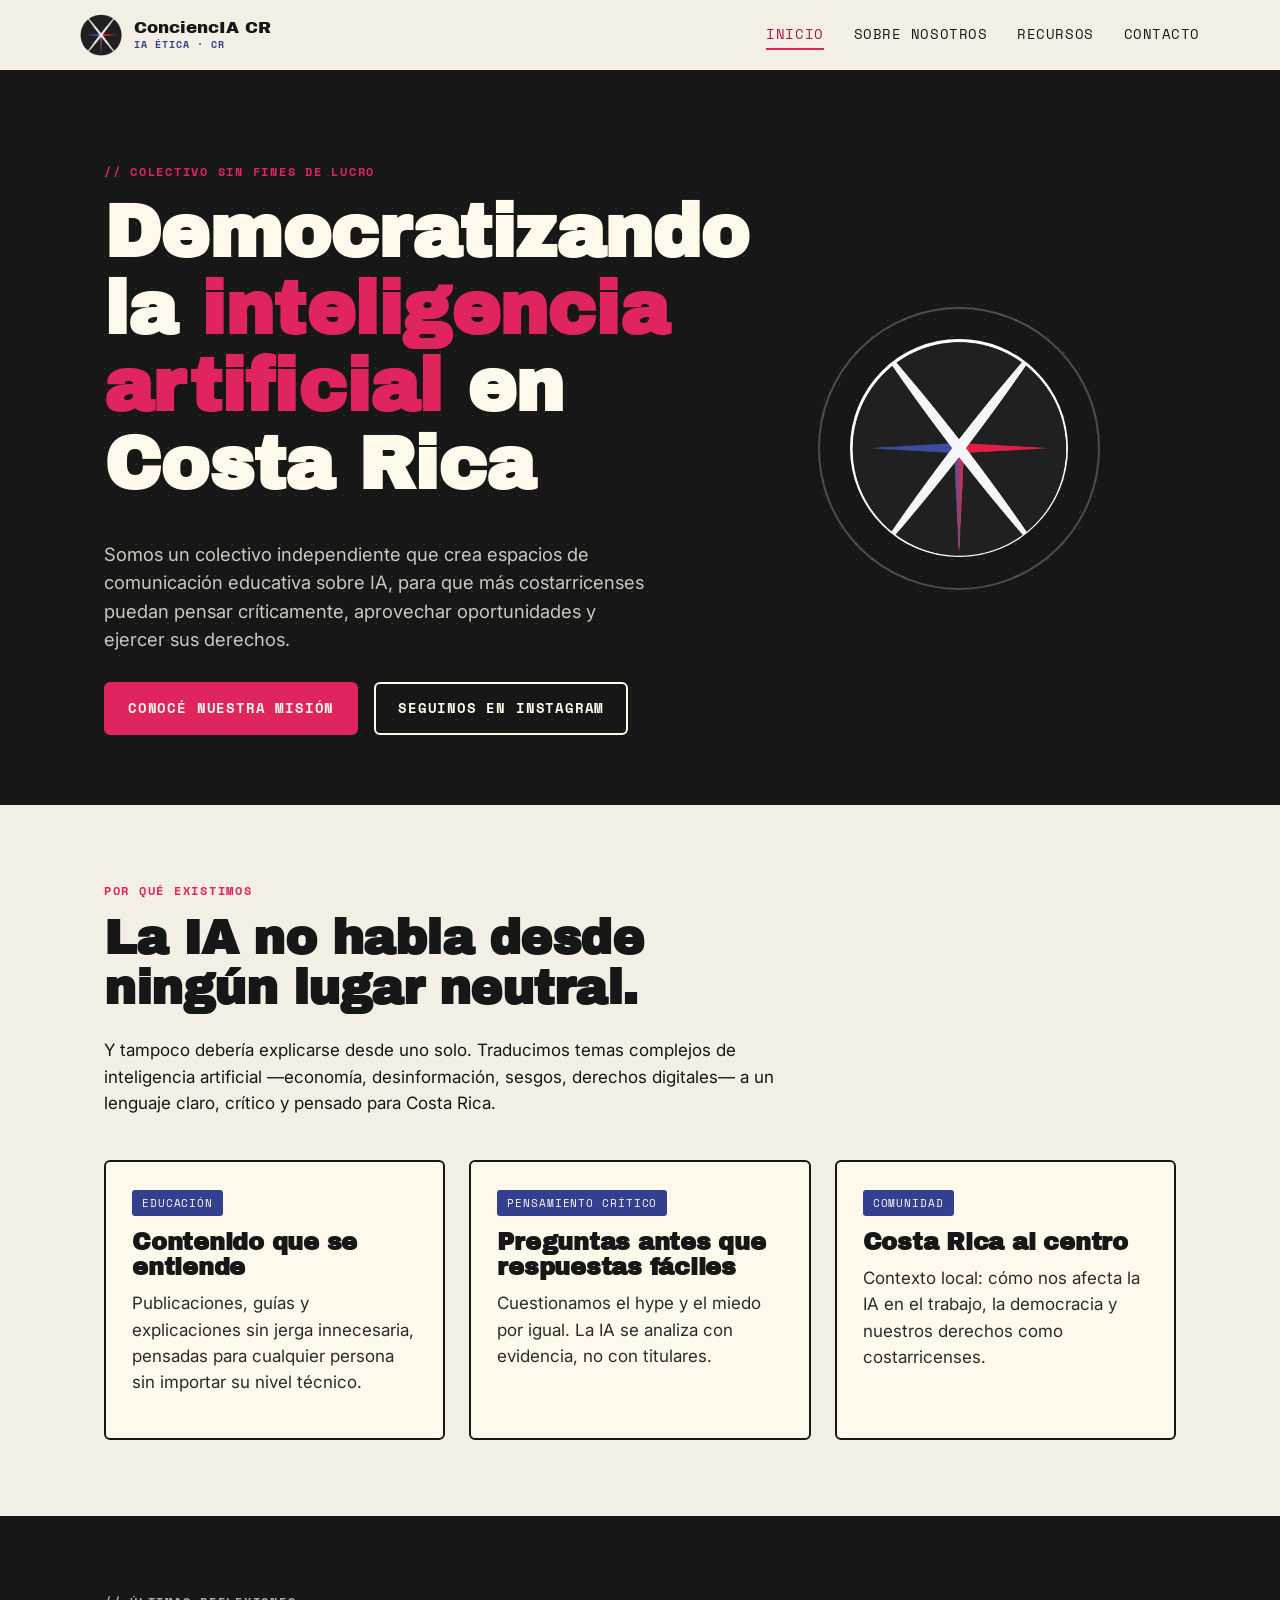
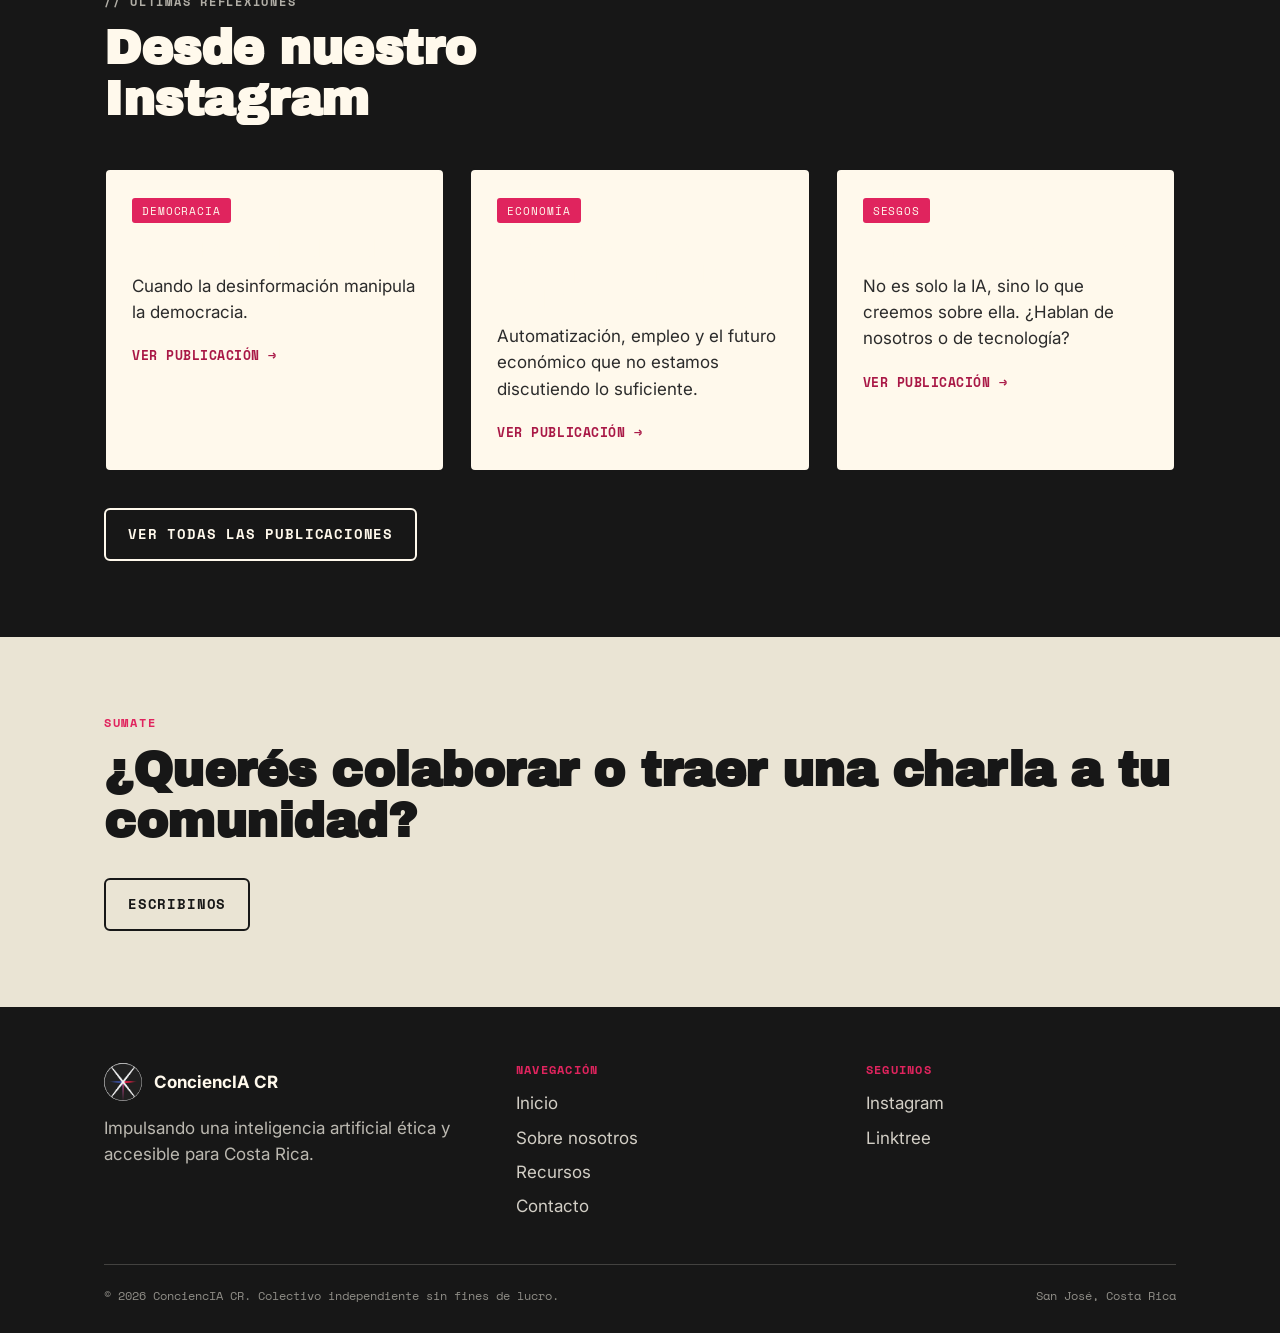
==== index.html @ 2514f6be "first commit" ====
<!DOCTYPE html>
<html lang="es">
<head>
<meta charset="UTF-8">
<meta name="viewport" content="width=device-width, initial-scale=1.0">
<title>ConciencIA CR — IA ética y accesible para Costa Rica</title>
<meta name="description" content="Colectivo independiente costarricense que democratiza la educación en inteligencia artificial y promueve el pensamiento crítico.">
<link rel="icon" href="assets/logo.png">
<link rel="preconnect" href="https://fonts.googleapis.com">
<link rel="preconnect" href="https://fonts.gstatic.com" crossorigin>
<link href="https://fonts.googleapis.com/css2?family=Archivo+Black&family=Space+Mono:wght@400;700&family=Inter:wght@400;500;600;700&display=swap" rel="stylesheet">
<link rel="stylesheet" href="css/style.css">
</head>
<body>

<header class="site-header">
  <div class="container nav">
    <a href="index.html" class="brand">
      <img src="assets/logo.png" alt="ConciencIA CR">
      <span class="brand-text">ConciencIA CR<span>IA ÉTICA · CR</span></span>
    </a>
    <button class="nav-toggle" aria-label="Abrir menú" aria-expanded="false">
      <span></span><span></span><span></span>
    </button>
    <ul class="nav-links">
      <li><a href="index.html" aria-current="page">Inicio</a></li>
      <li><a href="sobre-nosotros.html">Sobre nosotros</a></li>
      <li><a href="recursos.html">Recursos</a></li>
      <li><a href="contacto.html">Contacto</a></li>
    </ul>
  </div>
</header>

<section class="hero">
  <div class="container hero-grid">
    <div>
      <p class="eyebrow">// colectivo sin fines de lucro</p>
      <h1>Democratizando la <span class="accent">inteligencia artificial</span> en Costa Rica</h1>
      <p class="hero-lead">Somos un colectivo independiente que crea espacios de comunicación educativa sobre IA, para que más costarricenses puedan pensar críticamente, aprovechar oportunidades y ejercer sus derechos.</p>
      <div class="hero-actions">
        <a class="btn btn-primary" href="sobre-nosotros.html">Conocé nuestra misión</a>
        <a class="btn btn-ghost" href="https://www.instagram.com/cr.conciencia/" target="_blank" rel="noopener">Seguinos en Instagram</a>
      </div>
    </div>
    <div class="hero-visual">
      <img src="assets/logo.png" alt="">
    </div>
  </div>
</section>

<section>
  <div class="container">
    <div class="section-head">
      <p class="eyebrow">Por qué existimos</p>
      <h2>La IA no habla desde ningún lugar neutral.</h2>
      <p>Y tampoco debería explicarse desde uno solo. Traducimos temas complejos de inteligencia artificial —economía, desinformación, sesgos, derechos digitales— a un lenguaje claro, crítico y pensado para Costa Rica.</p>
    </div>
    <div class="card-grid">
      <div class="card">
        <span class="tag">Educación</span>
        <h3>Contenido que se entiende</h3>
        <p>Publicaciones, guías y explicaciones sin jerga innecesaria, pensadas para cualquier persona sin importar su nivel técnico.</p>
      </div>
      <div class="card">
        <span class="tag">Pensamiento crítico</span>
        <h3>Preguntas antes que respuestas fáciles</h3>
        <p>Cuestionamos el hype y el miedo por igual. La IA se analiza con evidencia, no con titulares.</p>
      </div>
      <div class="card">
        <span class="tag">Comunidad</span>
        <h3>Costa Rica al centro</h3>
        <p>Contexto local: cómo nos afecta la IA en el trabajo, la democracia y nuestros derechos como costarricenses.</p>
      </div>
    </div>
  </div>
</section>

<section class="bg-ink">
  <div class="container">
    <div class="section-head" style="max-width:52ch;">
      <p class="eyebrow" style="color:#f3efe4b3;">// últimas reflexiones</p>
      <h2>Desde nuestro Instagram</h2>
    </div>
    <div class="card-grid">
      <article class="card">
        <span class="tag" style="background:var(--crimson);">Democracia</span>
        <h3>La ilusión de decidir</h3>
        <p>Cuando la desinformación manipula la democracia.</p>
        <a class="card-link" href="recursos.html">Ver publicación →</a>
      </article>
      <article class="card">
        <span class="tag" style="background:var(--crimson);">Economía</span>
        <h3>¿Cómo vamos a consumir cuando nadie tenga trabajo?</h3>
        <p>Automatización, empleo y el futuro económico que no estamos discutiendo lo suficiente.</p>
        <a class="card-link" href="recursos.html">Ver publicación →</a>
      </article>
      <article class="card">
        <span class="tag" style="background:var(--crimson);">Sesgos</span>
        <h3>¿Loros estocásticos?</h3>
        <p>No es solo la IA, sino lo que creemos sobre ella. ¿Hablan de nosotros o de tecnología?</p>
        <a class="card-link" href="recursos.html">Ver publicación →</a>
      </article>
    </div>
    <div style="margin-top:36px;">
      <a class="btn btn-ghost" href="recursos.html">Ver todas las publicaciones</a>
    </div>
  </div>
</section>

<section class="bg-paper">
  <div class="container" style="display:flex; align-items:center; justify-content:space-between; gap:32px; flex-wrap:wrap;">
    <div>
      <p class="eyebrow">Sumate</p>
      <h2 style="margin-bottom:0;">¿Querés colaborar o traer una charla a tu comunidad?</h2>
    </div>
    <a class="btn btn-dark" href="contacto.html">Escribinos</a>
  </div>
</section>

<footer class="site-footer">
  <div class="container">
    <div class="footer-grid">
      <div>
        <div class="footer-brand">
          <img src="assets/logo.png" alt="ConciencIA CR">
          <strong>ConciencIA CR</strong>
        </div>
        <p style="color:rgba(243,239,228,0.75); max-width:38ch;">Impulsando una inteligencia artificial ética y accesible para Costa Rica.</p>
      </div>
      <div>
        <h4>Navegación</h4>
        <ul>
          <li><a href="index.html">Inicio</a></li>
          <li><a href="sobre-nosotros.html">Sobre nosotros</a></li>
          <li><a href="recursos.html">Recursos</a></li>
          <li><a href="contacto.html">Contacto</a></li>
        </ul>
      </div>
      <div>
        <h4>Seguinos</h4>
        <ul>
          <li><a href="https://www.instagram.com/cr.conciencia/" target="_blank" rel="noopener">Instagram</a></li>
          <li><a href="https://linktr.ee/cr.conciencia" target="_blank" rel="noopener">Linktree</a></li>
        </ul>
      </div>
    </div>
    <div class="footer-bottom">
      <span>© 2026 ConciencIA CR. Colectivo independiente sin fines de lucro.</span>
      <span>San José, Costa Rica</span>
    </div>
  </div>
</footer>

<script src="js/main.js"></script>
</body>
</html>
---- css/style.css ----
/* ============================================================
   ConciencIA CR — Design System
   retro-tech-tropical: bold poster type, halftone/collage
   texture, navy/crimson gradient off a near-black ground.
   ============================================================ */

:root {
  --ink: #171717;
  --ink-soft: #2b2b2b;
  --cream: #f3efe4;
  --cream-2: #fff9ec;
  --paper: #eae4d4;
  --navy: #34408f;
  --navy-deep: #232c66;
  --crimson: #e0245e;
  --crimson-deep: #a91846;
  --line: rgba(23, 23, 23, 0.14);

  --font-display: "Archivo Black", "Arial Black", sans-serif;
  --font-mono: "Space Mono", "Courier New", monospace;
  --font-body: "Inter", "Helvetica Neue", Arial, sans-serif;

  --container: 1120px;
  --radius: 6px;
}

* { box-sizing: border-box; }

html { scroll-behavior: smooth; }

body {
  margin: 0;
  background: var(--cream);
  color: var(--ink);
  font-family: var(--font-body);
  font-size: 17px;
  line-height: 1.55;
  -webkit-font-smoothing: antialiased;
}

img { max-width: 100%; display: block; }

a { color: inherit; }

.container {
  width: 100%;
  max-width: var(--container);
  margin: 0 auto;
  padding: 0 24px;
}

h1, h2, h3, h4 {
  font-family: var(--font-display);
  line-height: 1.05;
  margin: 0 0 0.5em;
  letter-spacing: -0.01em;
}

h1 { font-size: clamp(2.6rem, 6vw, 4.6rem); }
h2 { font-size: clamp(2rem, 4.2vw, 3rem); }
h3 { font-size: 1.5rem; }

p { margin: 0 0 1em; }

.eyebrow {
  font-family: var(--font-mono);
  text-transform: uppercase;
  letter-spacing: 0.14em;
  font-size: 0.78rem;
  font-weight: 700;
  color: var(--crimson);
}

/* ---------- halftone / texture helpers ---------- */

.halftone-navy {
  background-image: radial-gradient(var(--navy) 1.4px, transparent 1.4px);
  background-size: 14px 14px;
  opacity: 0.5;
}

.halftone-crimson {
  background-image: radial-gradient(var(--crimson) 1.4px, transparent 1.4px);
  background-size: 14px 14px;
  opacity: 0.5;
}

.grain-panel {
  position: relative;
  background: var(--paper);
  border: 2px solid var(--ink);
}

.tricolor-rule {
  height: 6px;
  width: 100%;
  background: linear-gradient(90deg, var(--navy) 0 33.3%, #fff 33.3% 66.6%, var(--crimson) 66.6% 100%);
}

/* ============ Header / Nav ============ */

.site-header {
  position: sticky;
  top: 0;
  z-index: 50;
  background: var(--cream);
  border-bottom: 2px solid var(--ink);
}

.nav {
  display: flex;
  align-items: center;
  justify-content: space-between;
  padding: 14px 0;
}

.brand {
  display: flex;
  align-items: center;
  gap: 12px;
  text-decoration: none;
  color: var(--ink);
}

.brand img {
  width: 42px;
  height: 42px;
  border-radius: 50%;
  object-fit: cover;
}

.brand-text {
  font-family: var(--font-display);
  font-size: 1.05rem;
  line-height: 1;
}

.brand-text span {
  display: block;
  font-family: var(--font-mono);
  font-size: 0.62rem;
  letter-spacing: 0.1em;
  color: var(--navy);
  margin-top: 4px;
  font-weight: 700;
}

.nav-links {
  display: flex;
  gap: 30px;
  list-style: none;
  margin: 0;
  padding: 0;
  font-family: var(--font-mono);
  font-size: 0.85rem;
  letter-spacing: 0.04em;
  text-transform: uppercase;
}

.nav-links a {
  text-decoration: none;
  padding-bottom: 4px;
  border-bottom: 2px solid transparent;
  transition: border-color 0.15s ease, color 0.15s ease;
}

.nav-links a:hover,
.nav-links a[aria-current="page"] {
  border-color: var(--crimson);
  color: var(--crimson-deep);
}

.nav-toggle {
  display: none;
  background: none;
  border: 2px solid var(--ink);
  border-radius: var(--radius);
  width: 42px;
  height: 38px;
  cursor: pointer;
  flex-direction: column;
  align-items: center;
  justify-content: center;
  gap: 5px;
}

.nav-toggle span {
  width: 20px;
  height: 2px;
  background: var(--ink);
}

@media (max-width: 780px) {
  .nav-toggle { display: flex; }
  .nav-links {
    position: absolute;
    top: 100%;
    left: 0;
    right: 0;
    flex-direction: column;
    gap: 0;
    background: var(--cream-2);
    border-bottom: 2px solid var(--ink);
    max-height: 0;
    overflow: hidden;
    transition: max-height 0.25s ease;
  }
  .nav-links.is-open { max-height: 320px; }
  .nav-links li { border-top: 1px solid var(--line); }
  .nav-links a { display: block; padding: 16px 24px; }
}

/* ============ Hero ============ */

.hero {
  position: relative;
  overflow: hidden;
  padding: 90px 0 70px;
  background: var(--ink);
  color: var(--cream-2);
}

.hero::before {
  content: "";
  position: absolute;
  inset: 0;
  background-image: radial-gradient(rgba(243, 239, 228, 0.12) 1.4px, transparent 1.4px);
  background-size: 16px 16px;
  pointer-events: none;
}

.hero-grid {
  position: relative;
  display: grid;
  grid-template-columns: 1.15fr 0.85fr;
  gap: 50px;
  align-items: center;
}

@media (max-width: 860px) {
  .hero-grid { grid-template-columns: 1fr; }
}

.hero h1 {
  color: var(--cream-2);
}

.hero h1 .accent { color: var(--crimson); }

.hero-lead {
  font-size: 1.15rem;
  color: rgba(243, 239, 228, 0.82);
  max-width: 46ch;
}

.hero-actions {
  display: flex;
  gap: 16px;
  margin-top: 28px;
  flex-wrap: wrap;
}

.hero-visual {
  position: relative;
  aspect-ratio: 1;
  display: flex;
  align-items: center;
  justify-content: center;
}

.hero-visual::before {
  content: "";
  position: absolute;
  inset: 6%;
  border: 2px solid rgba(243, 239, 228, 0.25);
  border-radius: 50%;
}

.hero-visual img {
  width: 68%;
  aspect-ratio: 1;
  border-radius: 50%;
  object-fit: cover;
  animation: spin-slow 40s linear infinite;
}

@keyframes spin-slow {
  to { transform: rotate(360deg); }
}

@media (prefers-reduced-motion: reduce) {
  .hero-visual img { animation: none; }
}

/* ============ Buttons ============ */

.btn {
  display: inline-flex;
  align-items: center;
  gap: 10px;
  font-family: var(--font-mono);
  font-size: 0.85rem;
  text-transform: uppercase;
  letter-spacing: 0.06em;
  font-weight: 700;
  padding: 14px 22px;
  border: 2px solid currentColor;
  border-radius: var(--radius);
  text-decoration: none;
  transition: transform 0.15s ease, background 0.15s ease, color 0.15s ease;
}

.btn-primary {
  background: var(--crimson);
  border-color: var(--crimson);
  color: var(--cream-2);
}
.btn-primary:hover { transform: translate(-2px, -2px); background: var(--crimson-deep); }

.btn-ghost {
  color: var(--cream-2);
}
.btn-ghost:hover { transform: translate(-2px, -2px); background: rgba(243, 239, 228, 0.1); }

.btn-dark {
  color: var(--ink);
}
.btn-dark:hover { transform: translate(-2px, -2px); background: var(--ink); color: var(--cream-2); }

/* ============ Sections ============ */

section { padding: 76px 0; }

.section-head {
  max-width: 62ch;
  margin-bottom: 44px;
}

.bg-paper { background: var(--paper); }
.bg-ink { background: var(--ink); color: var(--cream-2); }

/* ---------- cards ---------- */

.card-grid {
  display: grid;
  grid-template-columns: repeat(auto-fit, minmax(260px, 1fr));
  gap: 24px;
}

.card {
  background: var(--cream-2);
  border: 2px solid var(--ink);
  border-radius: var(--radius);
  padding: 26px;
  position: relative;
  transition: transform 0.15s ease, box-shadow 0.15s ease;
}

.card:hover {
  transform: translate(-3px, -3px);
  box-shadow: 5px 5px 0 var(--ink);
}

.card .tag {
  display: inline-block;
  font-family: var(--font-mono);
  font-size: 0.7rem;
  text-transform: uppercase;
  letter-spacing: 0.08em;
  background: var(--navy);
  color: var(--cream-2);
  padding: 4px 10px;
  border-radius: 3px;
  margin-bottom: 14px;
}

.card h3 { margin-bottom: 10px; }

.card p { color: var(--ink-soft); margin-bottom: 16px; }

.card-link {
  font-family: var(--font-mono);
  font-size: 0.82rem;
  font-weight: 700;
  text-decoration: none;
  color: var(--crimson-deep);
  text-transform: uppercase;
  letter-spacing: 0.04em;
}

.card-link:hover { text-decoration: underline; }

/* ---------- mission / vision blocks ---------- */

.mv-block {
  display: grid;
  grid-template-columns: 220px 1fr;
  gap: 40px;
  align-items: center;
  padding: 44px 0;
  border-bottom: 2px solid var(--ink);
}

.mv-block:last-child { border-bottom: none; }

@media (max-width: 700px) {
  .mv-block { grid-template-columns: 1fr; gap: 20px; }
}

.mv-icon {
  width: 220px;
  height: 220px;
  border-radius: 50%;
  display: flex;
  align-items: center;
  justify-content: center;
  border: 3px solid var(--ink);
  background: var(--cream-2);
}

@media (max-width: 700px) {
  .mv-icon { width: 130px; height: 130px; }
}

.mv-icon svg { width: 55%; height: 55%; }

/* ---------- values ---------- */

.value-list {
  list-style: none;
  margin: 0;
  padding: 0;
  display: grid;
  grid-template-columns: repeat(auto-fit, minmax(220px, 1fr));
  gap: 20px;
}

.value-list li {
  border-left: 4px solid var(--crimson);
  padding: 6px 0 6px 18px;
}

.value-list strong {
  display: block;
  font-family: var(--font-display);
  font-size: 1.05rem;
  margin-bottom: 4px;
}

/* ---------- pull quote ---------- */

.pull-quote {
  font-family: var(--font-display);
  font-size: clamp(1.4rem, 3vw, 2.1rem);
  line-height: 1.25;
  max-width: 24ch;
}

/* ---------- footer ---------- */

.site-footer {
  background: var(--ink);
  color: var(--cream-2);
  padding: 56px 0 28px;
}

.footer-grid {
  display: grid;
  grid-template-columns: 1.2fr 1fr 1fr;
  gap: 40px;
  padding-bottom: 36px;
  border-bottom: 1px solid rgba(243, 239, 228, 0.2);
}

@media (max-width: 700px) {
  .footer-grid { grid-template-columns: 1fr; }
}

.footer-grid h4 {
  font-family: var(--font-mono);
  text-transform: uppercase;
  font-size: 0.78rem;
  letter-spacing: 0.1em;
  color: var(--crimson);
  margin-bottom: 14px;
}

.footer-grid ul {
  list-style: none;
  margin: 0;
  padding: 0;
}

.footer-grid li { margin-bottom: 8px; }
.footer-grid a { text-decoration: none; color: rgba(243, 239, 228, 0.85); }
.footer-grid a:hover { color: var(--cream-2); text-decoration: underline; }

.footer-brand {
  display: flex;
  align-items: center;
  gap: 12px;
  margin-bottom: 14px;
}

.footer-brand img { width: 38px; height: 38px; border-radius: 50%; object-fit: cover; }

.footer-bottom {
  display: flex;
  justify-content: space-between;
  flex-wrap: wrap;
  gap: 10px;
  padding-top: 22px;
  font-family: var(--font-mono);
  font-size: 0.75rem;
  color: rgba(243, 239, 228, 0.55);
}

/* ---------- page hero (inner pages) ---------- */

.page-hero {
  background: var(--ink);
  color: var(--cream-2);
  padding: 64px 0 48px;
  position: relative;
  overflow: hidden;
}

.page-hero::before {
  content: "";
  position: absolute;
  inset: 0;
  background-image: radial-gradient(rgba(243, 239, 228, 0.1) 1.4px, transparent 1.4px);
  background-size: 16px 16px;
}

.page-hero h1 { position: relative; color: var(--cream-2); }
.page-hero p { position: relative; max-width: 55ch; color: rgba(243, 239, 228, 0.8); }

/* ---------- contact ---------- */

.contact-grid {
  display: grid;
  grid-template-columns: 1fr 1fr;
  gap: 40px;
}

@media (max-width: 780px) {
  .contact-grid { grid-template-columns: 1fr; }
}

.contact-channel {
  display: flex;
  gap: 16px;
  align-items: flex-start;
  padding: 20px 0;
  border-bottom: 1px solid var(--line);
}

.contact-channel .icon {
  width: 44px;
  height: 44px;
  border-radius: 50%;
  background: var(--ink);
  color: var(--cream-2);
  display: flex;
  align-items: center;
  justify-content: center;
  font-family: var(--font-mono);
  font-weight: 700;
  flex-shrink: 0;
}

.form-field {
  margin-bottom: 18px;
}

.form-field label {
  display: block;
  font-family: var(--font-mono);
  font-size: 0.78rem;
  text-transform: uppercase;
  letter-spacing: 0.06em;
  margin-bottom: 6px;
}

.form-field input,
.form-field textarea {
  width: 100%;
  padding: 12px 14px;
  border: 2px solid var(--ink);
  border-radius: var(--radius);
  background: var(--cream-2);
  font-family: var(--font-body);
  font-size: 1rem;
}

.form-field textarea { resize: vertical; min-height: 130px; }

/* ---------- poster cards (Recursos) ---------- */

.poster-grid {
  display: grid;
  grid-template-columns: repeat(auto-fit, minmax(280px, 1fr));
  gap: 28px;
}

.poster-card {
  border: 2px solid var(--ink);
  border-radius: var(--radius);
  padding: 30px 28px;
  min-height: 260px;
  display: flex;
  flex-direction: column;
  justify-content: space-between;
  position: relative;
  overflow: hidden;
  text-decoration: none;
  color: var(--ink);
  transition: transform 0.15s ease, box-shadow 0.15s ease;
}

.poster-card:hover {
  transform: translate(-4px, -4px);
  box-shadow: 6px 6px 0 var(--ink);
}

.poster-card::after {
  content: "";
  position: absolute;
  inset: 0;
  background-image: radial-gradient(currentColor 1.4px, transparent 1.4px);
  background-size: 15px 15px;
  opacity: 0.14;
  pointer-events: none;
}

.poster-card h3 {
  font-size: 1.7rem;
  position: relative;
  margin-bottom: 12px;
}

.poster-card .poster-sub {
  position: relative;
  font-weight: 600;
  max-width: 32ch;
}

.poster-card .poster-quote {
  position: relative;
  font-family: var(--font-mono);
  font-size: 0.85rem;
  border: 2px solid currentColor;
  border-radius: 999px;
  padding: 6px 14px;
  display: inline-block;
  margin-top: 16px;
  width: fit-content;
}

.poster-card .poster-foot {
  position: relative;
  display: flex;
  align-items: center;
  justify-content: space-between;
  margin-top: 22px;
  font-family: var(--font-mono);
  font-size: 0.75rem;
  text-transform: uppercase;
  letter-spacing: 0.06em;
}

.poster-crimson { background: var(--crimson); color: var(--cream-2); }
.poster-cream   { background: var(--cream-2); color: var(--ink); }
.poster-navy    { background: var(--navy); color: var(--cream-2); }
.poster-forest  { background: #1f3d2f; color: #fff9ec; }

/* ---------- team ---------- */

.team-grid {
  display: grid;
  grid-template-columns: repeat(auto-fit, minmax(200px, 1fr));
  gap: 24px;
}

.team-card {
  text-align: center;
}

.team-avatar {
  width: 96px;
  height: 96px;
  border-radius: 50%;
  border: 3px solid var(--ink);
  background: var(--paper);
  margin: 0 auto 14px;
  display: flex;
  align-items: center;
  justify-content: center;
  font-family: var(--font-display);
  font-size: 1.5rem;
  color: var(--navy);
}
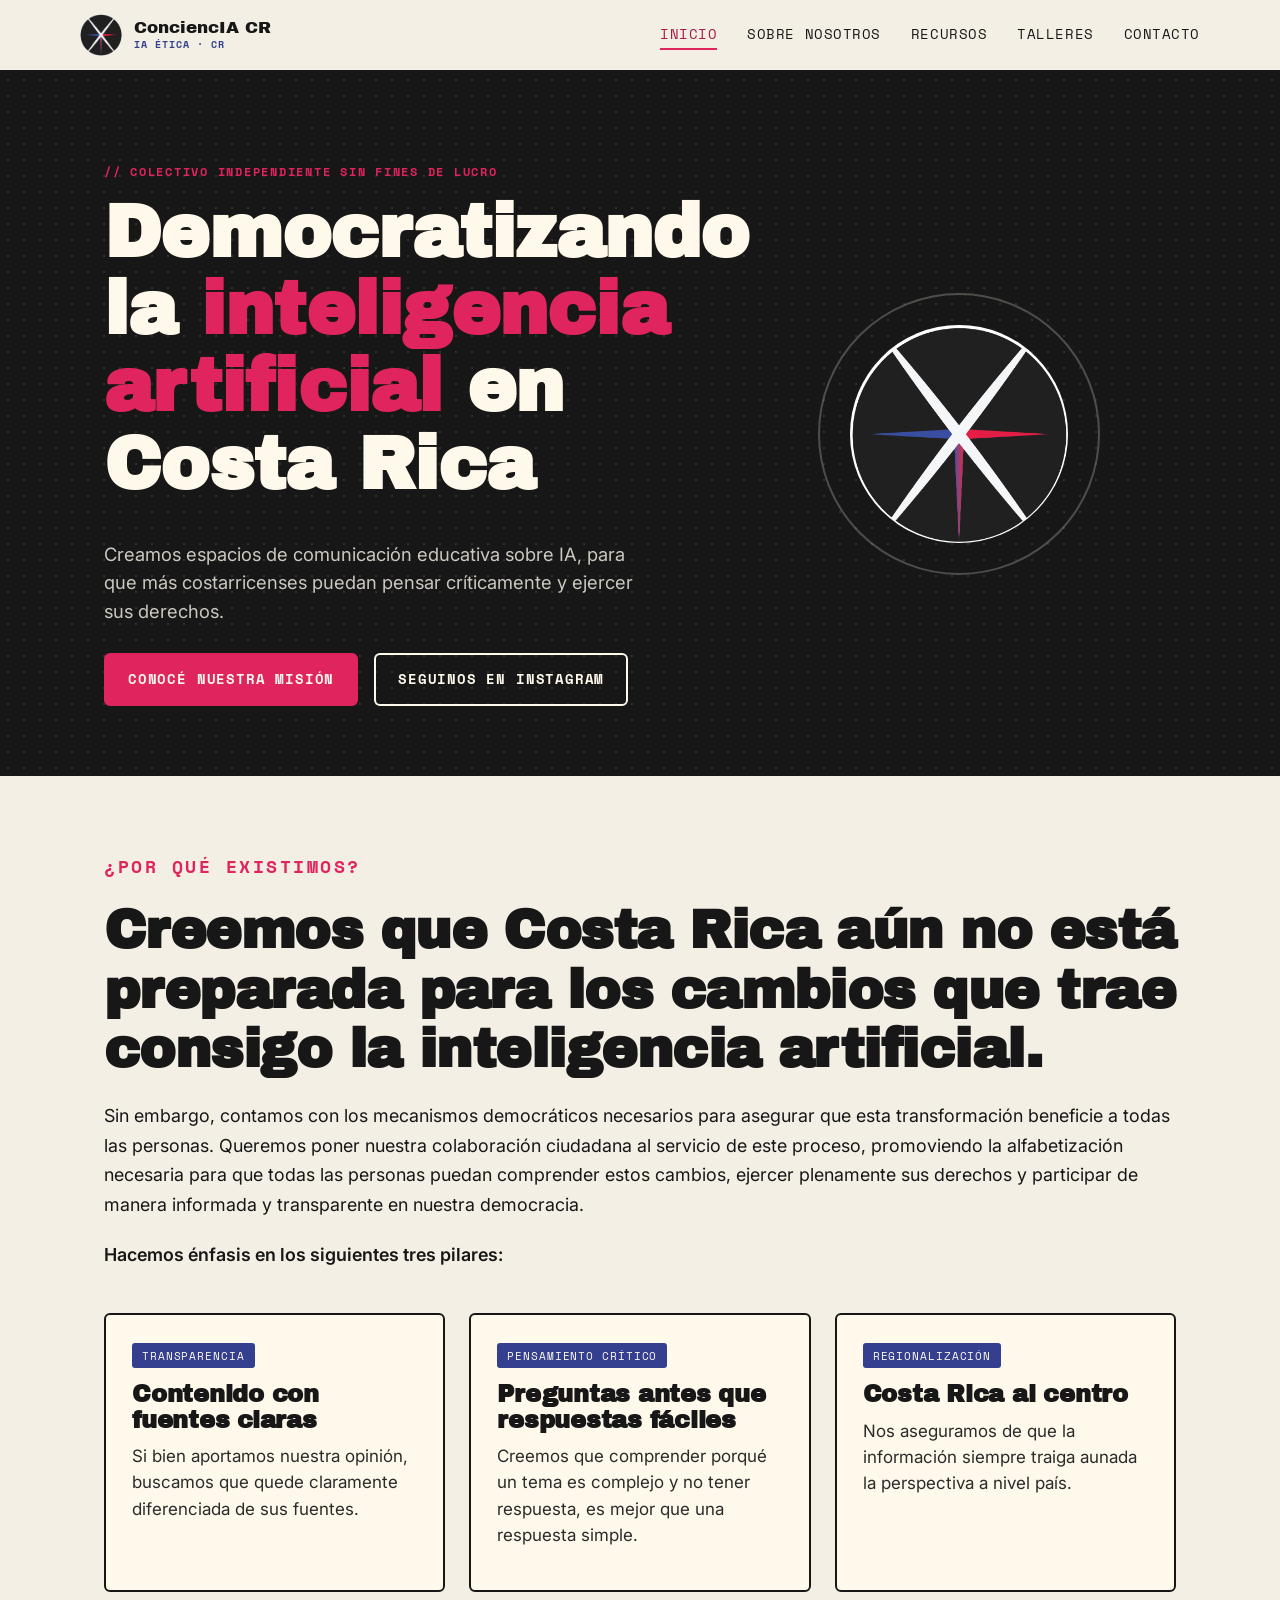
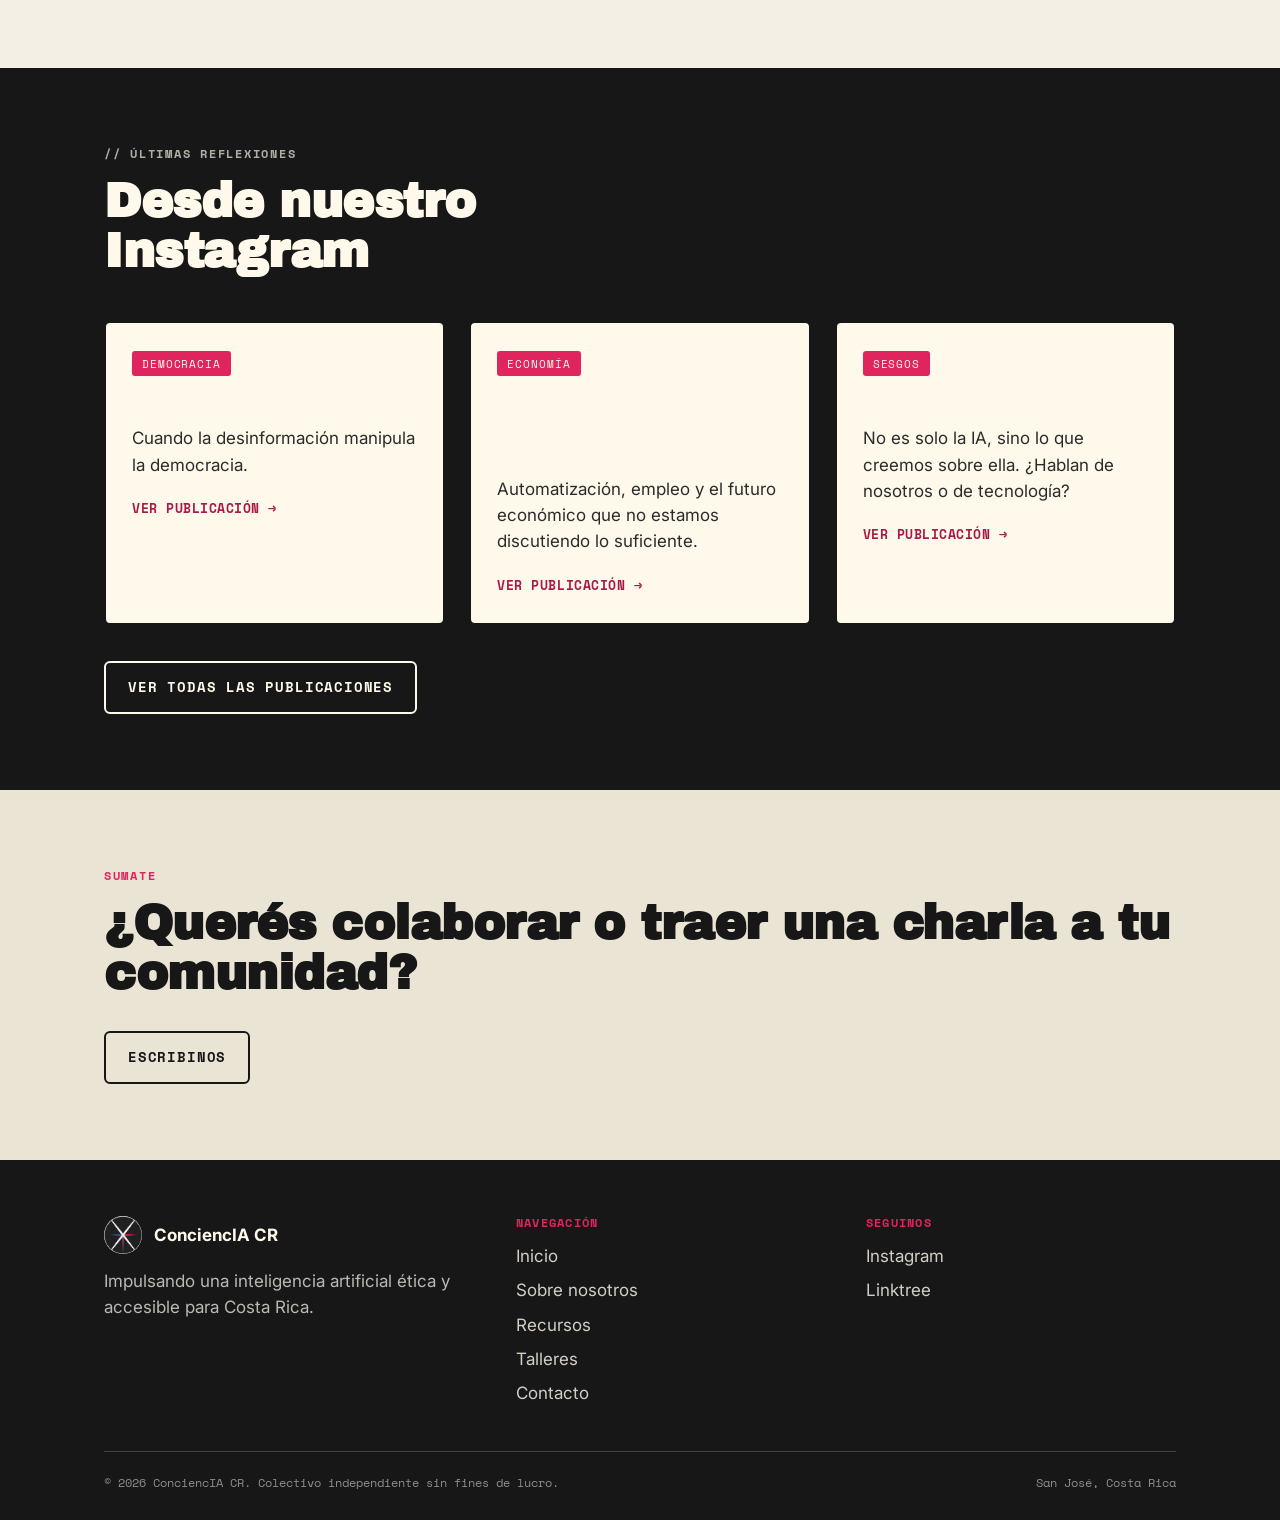
==== commit 152fbb9e: "Update content, add workshops section and add team members section" ====
--- a/index.html
+++ b/index.html
@@ -26,6 +26,7 @@
       <li><a href="index.html" aria-current="page">Inicio</a></li>
       <li><a href="sobre-nosotros.html">Sobre nosotros</a></li>
       <li><a href="recursos.html">Recursos</a></li>
+      <li><a href="talleres.html">Talleres</a></li>
       <li><a href="contacto.html">Contacto</a></li>
     </ul>
   </div>
@@ -34,9 +35,9 @@
 <section class="hero">
   <div class="container hero-grid">
     <div>
-      <p class="eyebrow">// colectivo sin fines de lucro</p>
+      <p class="eyebrow">// colectivo independiente sin fines de lucro</p>
       <h1>Democratizando la <span class="accent">inteligencia artificial</span> en Costa Rica</h1>
-      <p class="hero-lead">Somos un colectivo independiente que crea espacios de comunicación educativa sobre IA, para que más costarricenses puedan pensar críticamente, aprovechar oportunidades y ejercer sus derechos.</p>
+      <p class="hero-lead">Creamos espacios de comunicación educativa sobre IA, para que más costarricenses puedan pensar críticamente y ejercer sus derechos.</p>
       <div class="hero-actions">
         <a class="btn btn-primary" href="sobre-nosotros.html">Conocé nuestra misión</a>
         <a class="btn btn-ghost" href="https://www.instagram.com/cr.conciencia/" target="_blank" rel="noopener">Seguinos en Instagram</a>
@@ -50,26 +51,27 @@
 
 <section>
   <div class="container">
-    <div class="section-head">
-      <p class="eyebrow">Por qué existimos</p>
-      <h2>La IA no habla desde ningún lugar neutral.</h2>
-      <p>Y tampoco debería explicarse desde uno solo. Traducimos temas complejos de inteligencia artificial —economía, desinformación, sesgos, derechos digitales— a un lenguaje claro, crítico y pensado para Costa Rica.</p>
+    <div class="section-head section-head-wide">
+      <p class="eyebrow">¿Por qué existimos?</p>
+      <h2>Creemos que Costa Rica aún no está preparada para los cambios que trae consigo la inteligencia artificial.</h2>
+      <p>Sin embargo, contamos con los mecanismos democráticos necesarios para asegurar que esta transformación beneficie a todas las personas. Queremos poner nuestra colaboración ciudadana al servicio de este proceso, promoviendo la alfabetización necesaria para que todas las personas puedan comprender estos cambios, ejercer plenamente sus derechos y participar de manera informada y transparente en nuestra democracia.</p>
+      <p style="font-weight: 600; margin-top: 20px;">Hacemos énfasis en los siguientes tres pilares:</p>
     </div>
     <div class="card-grid">
       <div class="card">
-        <span class="tag">Educación</span>
-        <h3>Contenido que se entiende</h3>
-        <p>Publicaciones, guías y explicaciones sin jerga innecesaria, pensadas para cualquier persona sin importar su nivel técnico.</p>
+        <span class="tag">Transparencia</span>
+        <h3>Contenido con fuentes claras</h3>
+        <p>Si bien aportamos nuestra opinión, buscamos que quede claramente diferenciada de sus fuentes.</p>
       </div>
       <div class="card">
         <span class="tag">Pensamiento crítico</span>
         <h3>Preguntas antes que respuestas fáciles</h3>
-        <p>Cuestionamos el hype y el miedo por igual. La IA se analiza con evidencia, no con titulares.</p>
+        <p>Creemos que comprender porqué un tema es complejo y no tener respuesta, es mejor que una respuesta simple.</p>
       </div>
       <div class="card">
-        <span class="tag">Comunidad</span>
+        <span class="tag">Regionalización</span>
         <h3>Costa Rica al centro</h3>
-        <p>Contexto local: cómo nos afecta la IA en el trabajo, la democracia y nuestros derechos como costarricenses.</p>
+        <p>Nos aseguramos de que la información siempre traiga aunada la perspectiva a nivel país.</p>
       </div>
     </div>
   </div>
@@ -130,10 +132,11 @@
       <div>
         <h4>Navegación</h4>
         <ul>
-          <li><a href="index.html">Inicio</a></li>
-          <li><a href="sobre-nosotros.html">Sobre nosotros</a></li>
-          <li><a href="recursos.html">Recursos</a></li>
-          <li><a href="contacto.html">Contacto</a></li>
+           <li><a href="index.html">Inicio</a></li>
+           <li><a href="sobre-nosotros.html">Sobre nosotros</a></li>
+           <li><a href="recursos.html">Recursos</a></li>
+           <li><a href="talleres.html">Talleres</a></li>
+           <li><a href="contacto.html">Contacto</a></li>
         </ul>
       </div>
       <div>
--- a/css/style.css
+++ b/css/style.css
@@ -205,7 +205,7 @@
     overflow: hidden;
     transition: max-height 0.25s ease;
   }
-  .nav-links.is-open { max-height: 320px; }
+  .nav-links.is-open { max-height: 420px; }
   .nav-links li { border-top: 1px solid var(--line); }
   .nav-links a { display: block; padding: 16px 24px; }
 }
@@ -336,6 +336,23 @@
   margin-bottom: 44px;
 }
 
+.section-head-wide {
+  max-width: 100%;
+}
+
+.section-head-wide h2 {
+  max-width: 100%;
+  font-size: clamp(2.2rem, 4.5vw, 3.4rem);
+  line-height: 1.1;
+  margin-bottom: 22px;
+}
+
+.section-head-wide p {
+  max-width: 100%;
+  font-size: 1.12rem;
+  line-height: 1.65;
+}
+
 .bg-paper { background: var(--paper); }
 .bg-ink { background: var(--ink); color: var(--cream-2); }
 
@@ -675,29 +692,324 @@
 .poster-navy    { background: var(--navy); color: var(--cream-2); }
 .poster-forest  { background: #1f3d2f; color: #fff9ec; }
 
-/* ---------- team ---------- */
-
-.team-grid {
-  display: grid;
-  grid-template-columns: repeat(auto-fit, minmax(200px, 1fr));
+/* ---------- team carousel ---------- */
+
+.team-section {
+  position: relative;
+  overflow: hidden;
+}
+
+.team-header-row {
+  display: flex;
+  justify-content: space-between;
+  align-items: flex-end;
+  gap: 28px;
+  margin-bottom: 36px;
+  flex-wrap: wrap;
+}
+
+.team-header-content {
+  max-width: 58ch;
+}
+
+.team-header-content h2 {
+  margin-bottom: 10px;
+}
+
+.team-header-content p {
+  color: var(--ink-soft);
+  margin-bottom: 0;
+  font-size: 1.05rem;
+}
+
+.carousel-controls {
+  display: flex;
+  align-items: center;
+  gap: 12px;
+}
+
+.carousel-btn {
+  width: 44px;
+  height: 44px;
+  border-radius: var(--radius);
+  border: 2px solid var(--ink);
+  background: var(--cream-2);
+  color: var(--ink);
+  display: flex;
+  align-items: center;
+  justify-content: center;
+  cursor: pointer;
+  transition: transform 0.15s ease, background-color 0.15s ease, box-shadow 0.15s ease, color 0.15s ease;
+}
+
+.carousel-btn:hover:not(:disabled) {
+  transform: translate(-2px, -2px);
+  box-shadow: 3px 3px 0 var(--ink);
+  background: var(--crimson);
+  color: var(--cream-2);
+}
+
+.carousel-btn:active:not(:disabled) {
+  transform: translate(0, 0);
+  box-shadow: none;
+}
+
+.carousel-btn:disabled {
+  opacity: 0.35;
+  cursor: not-allowed;
+  box-shadow: none;
+  transform: none;
+}
+
+.carousel-counter {
+  font-family: var(--font-mono);
+  font-size: 0.85rem;
+  font-weight: 700;
+  letter-spacing: 0.08em;
+  color: var(--navy);
+  padding: 0 4px;
+  min-width: 68px;
+  text-align: center;
+  user-select: none;
+}
+
+.team-carousel-container {
+  position: relative;
+  width: 100%;
+}
+
+.team-carousel-track {
+  display: flex;
   gap: 24px;
-}
-
-.team-card {
-  text-align: center;
-}
-
-.team-avatar {
-  width: 96px;
-  height: 96px;
+  overflow-x: auto;
+  scroll-snap-type: x mandatory;
+  scroll-behavior: smooth;
+  -webkit-overflow-scrolling: touch;
+  padding: 8px 4px 28px;
+  scrollbar-width: none;
+  margin: 0 -4px;
+  cursor: grab;
+  user-select: none;
+}
+
+.team-carousel-track.is-dragging {
+  scroll-snap-type: none;
+  scroll-behavior: auto;
+  cursor: grabbing;
+}
+
+.team-carousel-track::-webkit-scrollbar {
+  display: none;
+}
+
+.team-carousel-slide {
+  flex: 0 0 calc((100% - 48px) / 3);
+  min-width: 280px;
+  scroll-snap-align: start;
+}
+
+@media (max-width: 960px) {
+  .team-carousel-slide {
+    flex: 0 0 calc((100% - 24px) / 2);
+    min-width: 260px;
+  }
+}
+
+@media (max-width: 640px) {
+  .team-carousel-slide {
+    flex: 0 0 88%;
+    min-width: 250px;
+  }
+}
+
+.team-card-inner {
+  background: var(--cream-2);
+  border: 2px solid var(--ink);
+  border-radius: var(--radius);
+  padding: 24px;
+  height: 100%;
+  display: flex;
+  flex-direction: column;
+  position: relative;
+  transition: transform 0.2s ease, box-shadow 0.2s ease;
+}
+
+.team-card-inner:hover {
+  transform: translate(-3px, -3px);
+  box-shadow: 5px 5px 0 var(--ink);
+}
+
+.team-card-top {
+  display: flex;
+  justify-content: space-between;
+  align-items: center;
+  margin-bottom: 16px;
+}
+
+.team-card-index {
+  font-family: var(--font-mono);
+  font-size: 0.75rem;
+  font-weight: 700;
+  letter-spacing: 0.1em;
+  color: var(--crimson);
+}
+
+.team-card-tag {
+  font-family: var(--font-mono);
+  font-size: 0.65rem;
+  letter-spacing: 0.08em;
+  text-transform: uppercase;
+  background: var(--paper);
+  border: 1px solid var(--ink);
+  padding: 2px 8px;
+  border-radius: 3px;
+  color: var(--ink);
+}
+
+.team-photo-wrap {
+  width: 100%;
+  aspect-ratio: 1 / 1;
+  border: 2px solid var(--ink);
+  border-radius: var(--radius);
+  overflow: hidden;
+  position: relative;
+  background: var(--paper);
+  margin-bottom: 20px;
+}
+
+.team-member-img {
+  width: 100%;
+  height: 100%;
+  object-fit: cover;
+  object-position: center center;
+  display: block;
+  transition: transform 0.3s ease;
+}
+
+.team-card-inner:hover .team-member-img {
+  transform: scale(1.04);
+}
+
+.team-avatar-placeholder {
+  width: 100%;
+  height: 100%;
+  display: flex;
+  flex-direction: column;
+  align-items: center;
+  justify-content: center;
+  background-color: var(--paper);
+  background-image: radial-gradient(var(--navy) 1.2px, transparent 1.2px);
+  background-size: 12px 12px;
+  position: relative;
+}
+
+.team-avatar-placeholder::before {
+  content: "";
+  position: absolute;
+  inset: 10px;
+  border: 1px dashed rgba(23, 23, 23, 0.25);
+  border-radius: 4px;
+}
+
+.avatar-initials {
+  font-family: var(--font-display);
+  font-size: 3rem;
+  line-height: 1;
+  color: var(--navy);
+  letter-spacing: -0.02em;
+  z-index: 1;
+  text-shadow: 2px 2px 0 var(--cream-2);
+}
+
+.avatar-caption {
+  font-family: var(--font-mono);
+  font-size: 0.62rem;
+  letter-spacing: 0.08em;
+  text-transform: uppercase;
+  color: var(--ink-soft);
+  margin-top: 10px;
+  background: var(--cream-2);
+  border: 1px solid var(--ink);
+  padding: 3px 8px;
+  border-radius: 3px;
+  z-index: 1;
+  font-weight: 700;
+}
+
+.team-info {
+  display: flex;
+  flex-direction: column;
+  flex-grow: 1;
+}
+
+.team-name {
+  font-family: var(--font-display);
+  font-size: 1.35rem;
+  margin: 0 0 8px;
+  color: var(--ink);
+  line-height: 1.15;
+}
+
+.team-degree {
+  font-size: 0.92rem;
+  line-height: 1.45;
+  color: var(--ink-soft);
+  margin: 0 0 16px;
+  flex-grow: 1;
+}
+
+.team-univ-wrap {
+  margin-top: auto;
+}
+
+.team-univ-tag {
+  display: inline-flex;
+  align-items: center;
+  gap: 6px;
+  font-family: var(--font-mono);
+  font-size: 0.72rem;
+  font-weight: 700;
+  letter-spacing: 0.03em;
+  color: var(--navy);
+  background: rgba(52, 64, 143, 0.08);
+  border: 1px solid rgba(52, 64, 143, 0.35);
+  border-radius: 4px;
+  padding: 5px 10px;
+  line-height: 1.3;
+}
+
+.team-univ-tag::before {
+  content: "✦";
+  font-size: 0.65rem;
+  color: var(--crimson);
+}
+
+.carousel-dots {
+  display: flex;
+  justify-content: center;
+  align-items: center;
+  gap: 8px;
+  margin-top: 8px;
+}
+
+.carousel-dot {
+  width: 10px;
+  height: 10px;
   border-radius: 50%;
-  border: 3px solid var(--ink);
-  background: var(--paper);
-  margin: 0 auto 14px;
-  display: flex;
-  align-items: center;
-  justify-content: center;
-  font-family: var(--font-display);
-  font-size: 1.5rem;
-  color: var(--navy);
-}
+  border: 2px solid var(--ink);
+  background: transparent;
+  cursor: pointer;
+  padding: 0;
+  transition: all 0.2s ease;
+}
+
+.carousel-dot:hover {
+  background: rgba(224, 36, 94, 0.4);
+}
+
+.carousel-dot.is-active {
+  background: var(--crimson);
+  width: 26px;
+  border-radius: 999px;
+  border-color: var(--ink);
+}
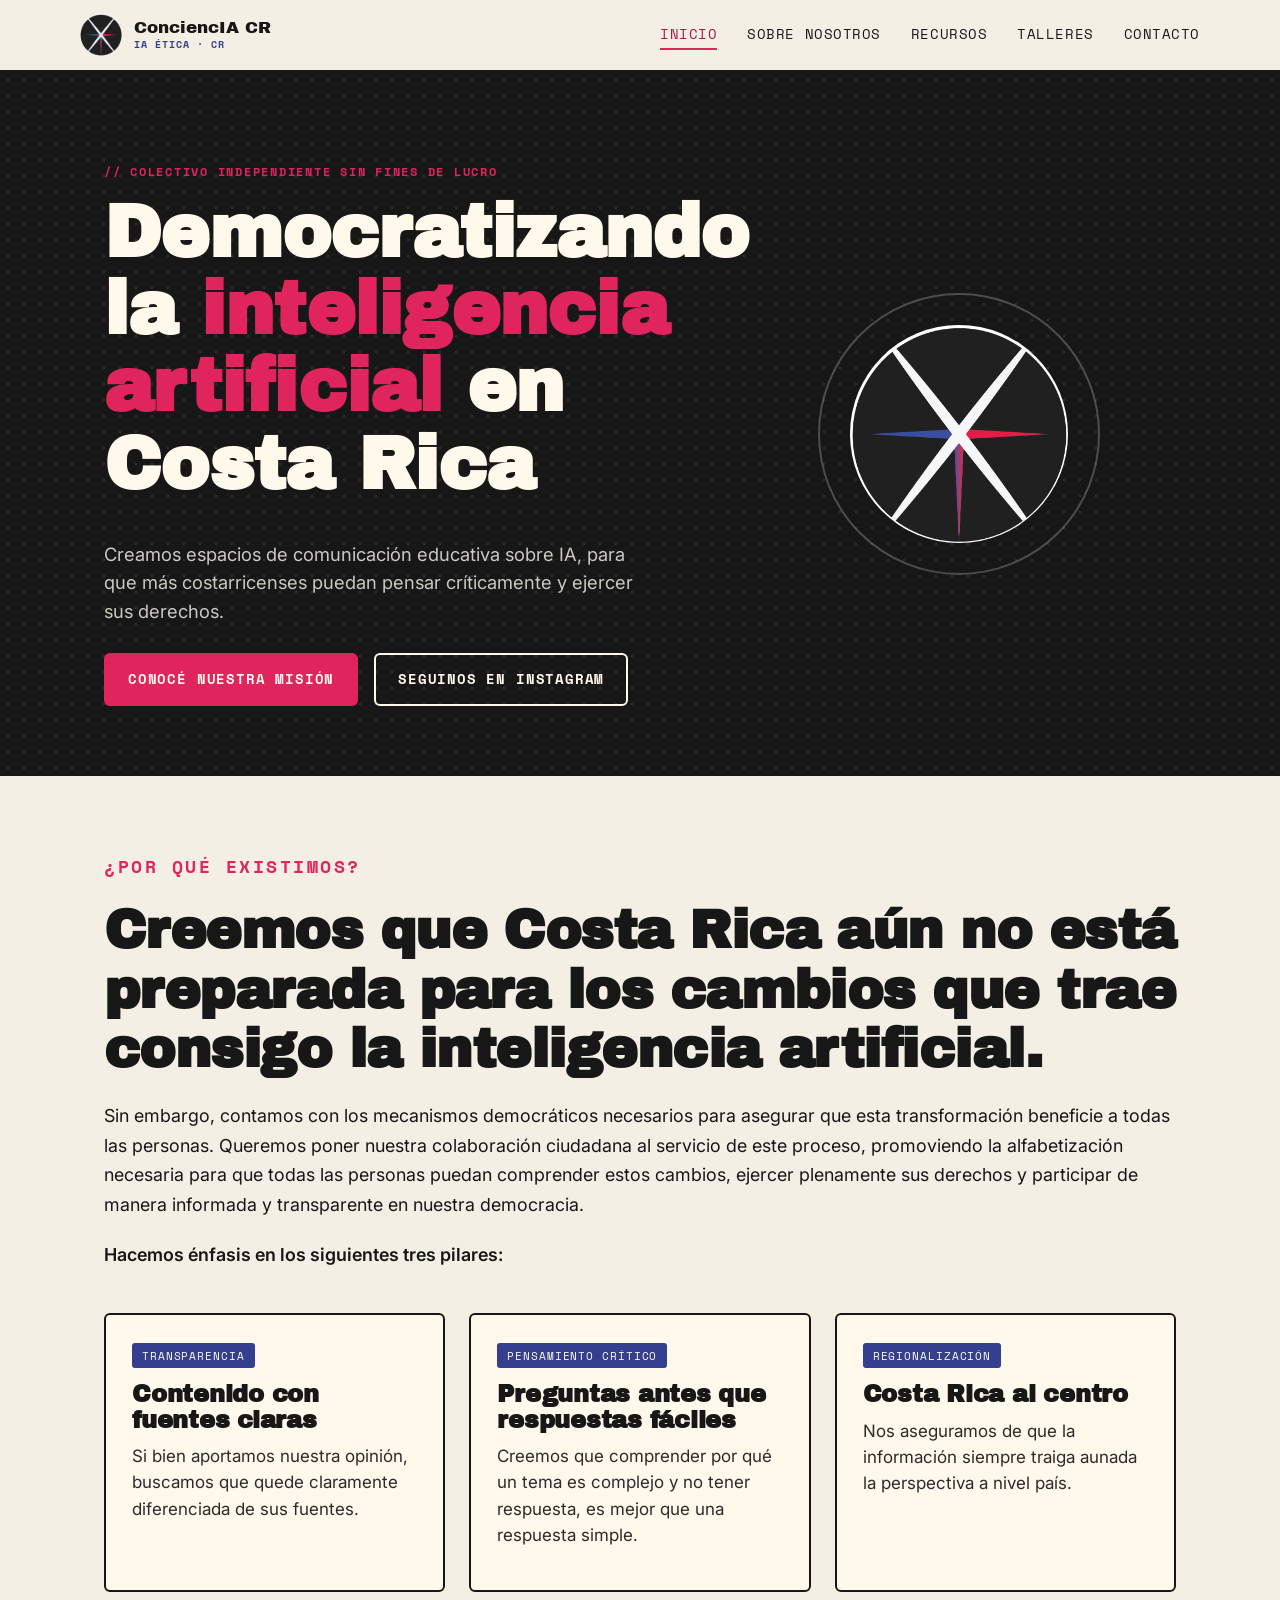
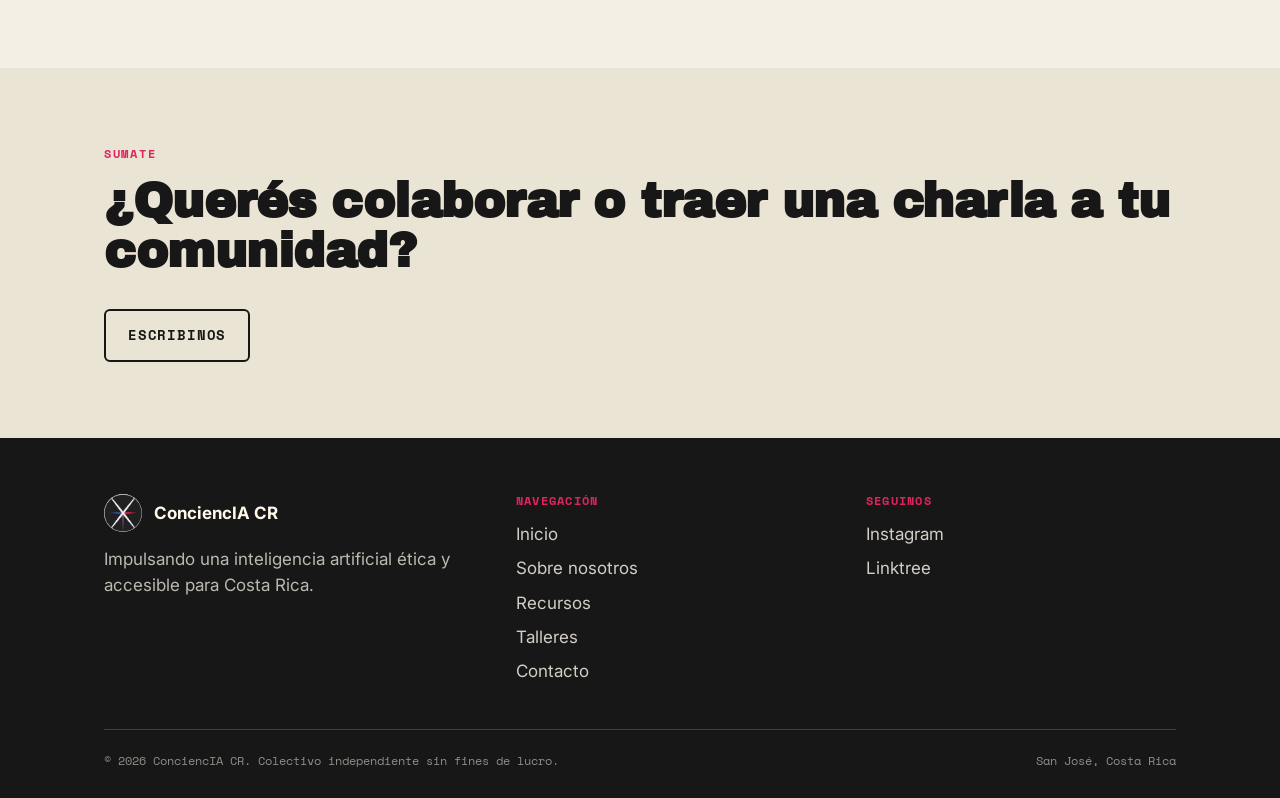
==== commit cffe019d: "Update the full content to match our defined text, and remove pre generated content" ====
--- a/index.html
+++ b/index.html
@@ -66,45 +66,13 @@
       <div class="card">
         <span class="tag">Pensamiento crítico</span>
         <h3>Preguntas antes que respuestas fáciles</h3>
-        <p>Creemos que comprender porqué un tema es complejo y no tener respuesta, es mejor que una respuesta simple.</p>
+        <p>Creemos que comprender por qué un tema es complejo y no tener respuesta, es mejor que una respuesta simple.</p>
       </div>
       <div class="card">
         <span class="tag">Regionalización</span>
         <h3>Costa Rica al centro</h3>
         <p>Nos aseguramos de que la información siempre traiga aunada la perspectiva a nivel país.</p>
       </div>
-    </div>
-  </div>
-</section>
-
-<section class="bg-ink">
-  <div class="container">
-    <div class="section-head" style="max-width:52ch;">
-      <p class="eyebrow" style="color:#f3efe4b3;">// últimas reflexiones</p>
-      <h2>Desde nuestro Instagram</h2>
-    </div>
-    <div class="card-grid">
-      <article class="card">
-        <span class="tag" style="background:var(--crimson);">Democracia</span>
-        <h3>La ilusión de decidir</h3>
-        <p>Cuando la desinformación manipula la democracia.</p>
-        <a class="card-link" href="recursos.html">Ver publicación →</a>
-      </article>
-      <article class="card">
-        <span class="tag" style="background:var(--crimson);">Economía</span>
-        <h3>¿Cómo vamos a consumir cuando nadie tenga trabajo?</h3>
-        <p>Automatización, empleo y el futuro económico que no estamos discutiendo lo suficiente.</p>
-        <a class="card-link" href="recursos.html">Ver publicación →</a>
-      </article>
-      <article class="card">
-        <span class="tag" style="background:var(--crimson);">Sesgos</span>
-        <h3>¿Loros estocásticos?</h3>
-        <p>No es solo la IA, sino lo que creemos sobre ella. ¿Hablan de nosotros o de tecnología?</p>
-        <a class="card-link" href="recursos.html">Ver publicación →</a>
-      </article>
-    </div>
-    <div style="margin-top:36px;">
-      <a class="btn btn-ghost" href="recursos.html">Ver todas las publicaciones</a>
     </div>
   </div>
 </section>
